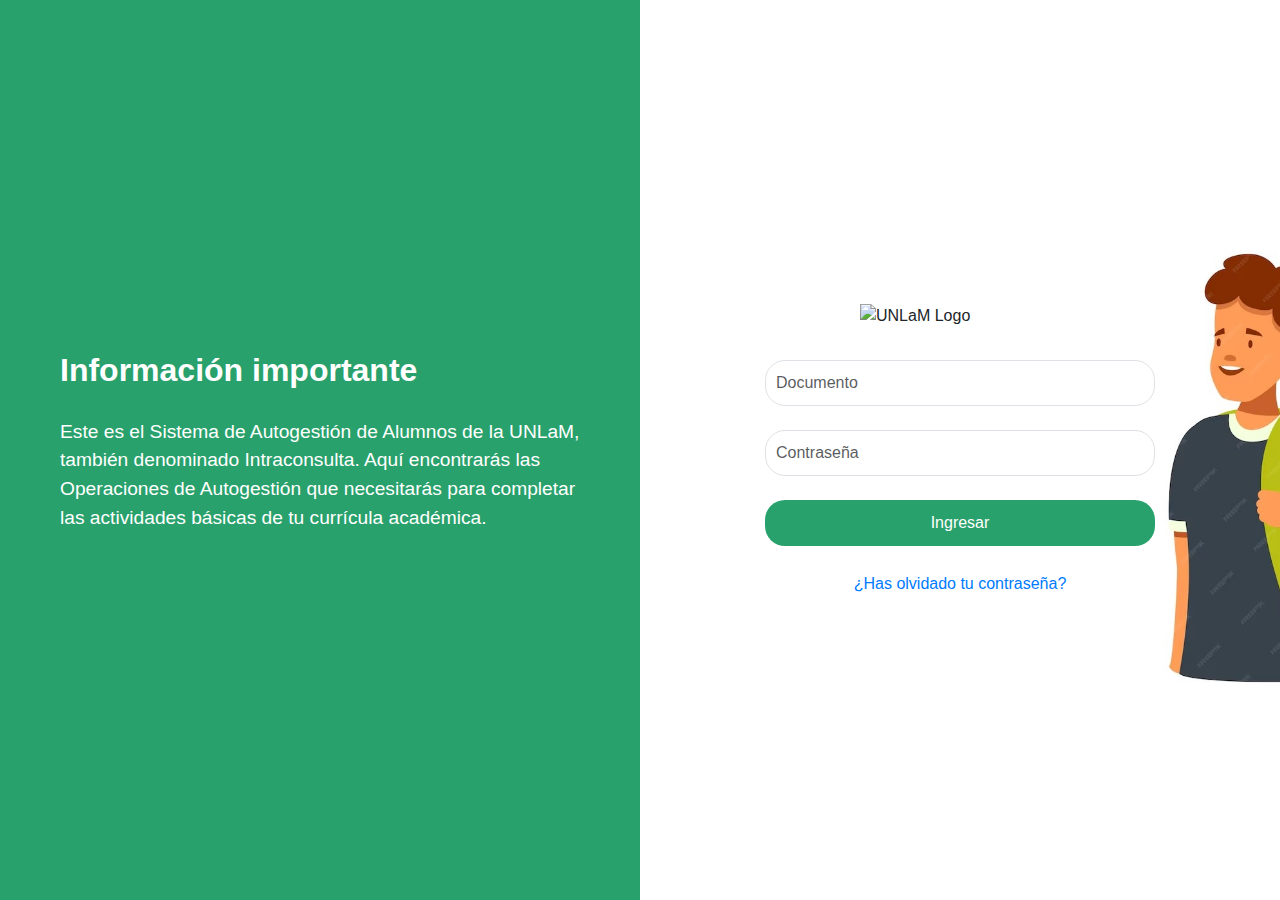
==== index.html @ 5b7dbce4 "d" ====
<!DOCTYPE html>
<html lang="es">
<head>
    <meta charset="UTF-8">
    <meta name="viewport" content="width=device-width, initial-scale=1.0">
    <title>Intranet UNLaM</title>
    <link href="https://cdn.jsdelivr.net/npm/bootstrap@5.3.0/dist/css/bootstrap.min.css" rel="stylesheet">
    <style>
        body, html {
            height: 100%;
            margin: 0;
            font-family: Arial, sans-serif;
        }
        .container-fluid {
            height: 100vh;
            display: flex;
            padding: 0;
        }
        .info-section {
            background-color: #29a16c;
            color: white;
            padding: 60px;
            display: flex;
            flex-direction: column;
            justify-content: center;
            align-items: flex-start;
            width: 50%;
        }
        .info-section h3 {
            font-weight: bold;
            font-size: 2em;
        }
        .info-section p {
            font-size: 1.2em;
            margin-top: 20px;
        }
        .login-section {
            background-image: url('/imagenes/estudiante.jpeg');
            background-repeat: no-repeat;
            background-size: 300px;
            background-position: 400px 230px;
            background-color: white;
            padding: 60px;
            display: flex;
            flex-direction: column;
            justify-content: center;
            align-items: center;
            width: 50%;
        }
        .form-control {
            border-radius: 20px;
            padding: 10px;
        }
        .btn-login {
            background-color: #29a16c;
            color: white;
            border-radius: 20px;
            padding: 10px 0;
        }
        .btn-login:hover {
            background-color: #228a5d;
            transition: 1s;
        }
        .forgot-password {
            color: #007bff;
            text-decoration: none;
        }
        .forgot-password:hover {
            text-decoration: underline;
        }
        .error-message {
            color: red;
            font-size: 0.9em;
            margin-top: 10px;
        }
    </style>
</head>
<body>

<div class="container-fluid">
    <!-- Sección de Información -->
    <div class="info-section">
        <h3>Información importante</h3>
        <p>Este es el Sistema de Autogestión de Alumnos de la UNLaM, también denominado Intraconsulta. Aquí encontrarás las Operaciones de Autogestión que necesitarás para completar las actividades básicas de tu currícula académica.</p>
    </div>

    <!-- Sección de Login -->
    <div class="login-section">
        <img src="https://expoproyecto.unlam.edu.ar/e/images/unlam-dos-lineas.png" alt="UNLaM Logo" class="mb-2" style="width: 200px;">
        
        <form id="loginForm" class="w-75 mt-4">
            <div class="mb-4">
                <input type="text" id="documento" class="form-control" placeholder="Documento" aria-label="Documento">
            </div>
            <div class="mb-4">
                <input type="password" id="contrasenia" class="form-control" placeholder="Contraseña" aria-label="Contraseña">
            </div>
            <button type="submit" class="btn btn-login w-100">Ingresar</button>
            <div id="error-message" class="error-message"></div>
        </form>
        <a href="#" class="forgot-password mt-3">¿Has olvidado tu contraseña?</a>
    </div>
</div>

<script src="https://cdn.jsdelivr.net/npm/bootstrap@5.3.0/dist/js/bootstrap.bundle.min.js"></script>
<script>
    // Array de documentos válidos
    const documentosValidos = ["44671393"];
    const contraseniaValidos = ["123"]; // Añade más documentos según sea necesario

    // Selecciona el formulario y el mensaje de error
    const loginForm = document.getElementById('loginForm');
    const errorMessage = document.getElementById('error-message');

    // Agrega un evento al formulario para la validación
    loginForm.addEventListener('submit', function(event) {
        event.preventDefault(); // Evita el envío del formulario por defecto

        // Obtiene el valor del campo "Documento"
        const documentoIngresado = document.getElementById('documento').value;
        const contraseniaIngresado = document.getElementById('contrasenia').value;

        // Verifica si el documento ingresado está en el array de documentos válidos
        if (documentosValidos[0] == documentoIngresado && contraseniaValidos[0]==contraseniaIngresado) {
            errorMessage.textContent = ''; // Limpia el mensaje de error
            window.location.href = "../tp-visualizaciones/paginas/home.html"; // Redirige al usuario si el documento es válido
        } else {
            // Muestra un mensaje de error si el documento no es válido
            errorMessage.textContent = 'Documento no válido. Por favor, inténtalo de nuevo.';
        }
    });
</script>

</body>
</html>
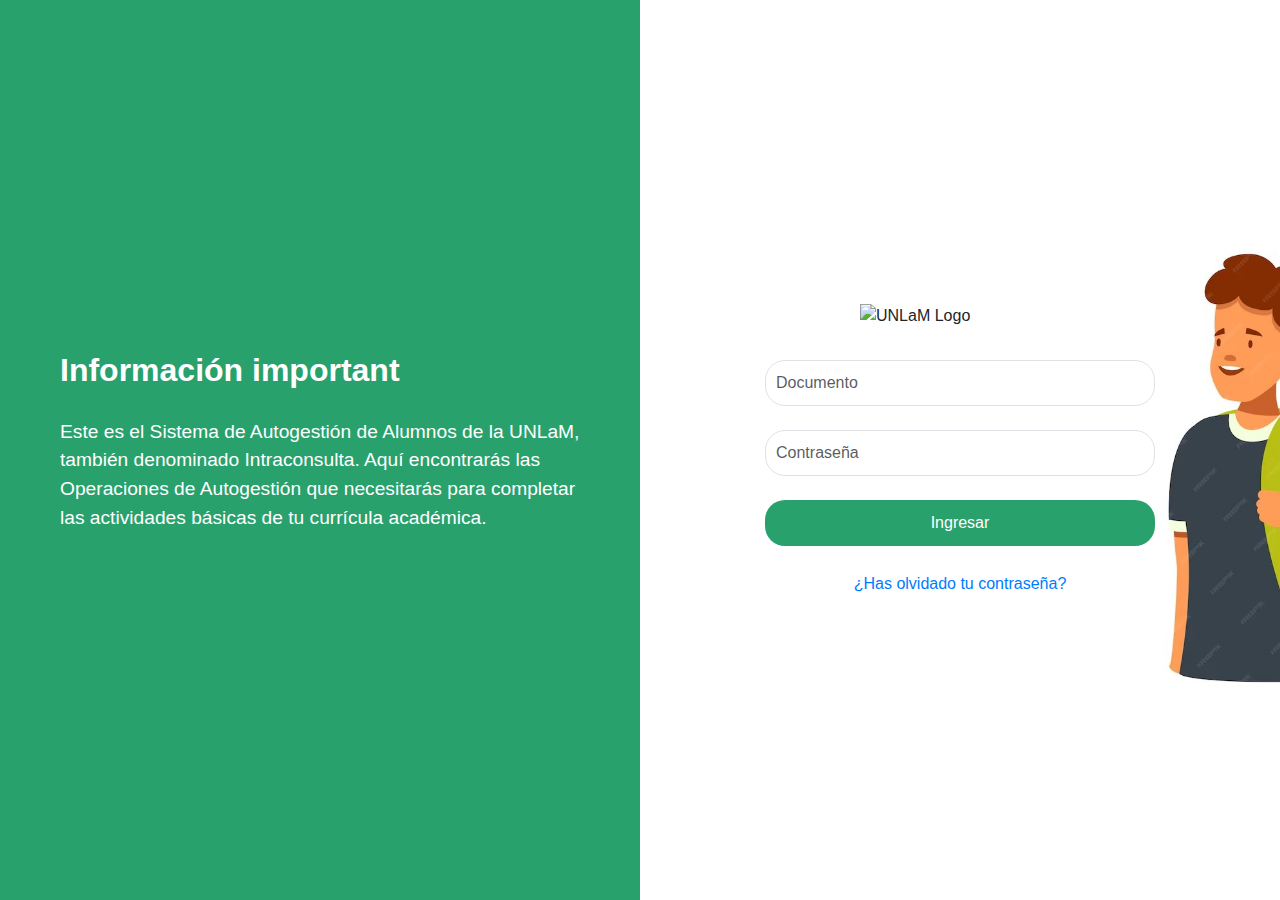
==== commit 6b462f39: "Add files via upload" ====
--- a/index.html
+++ b/index.html
@@ -5,82 +5,14 @@
     <meta name="viewport" content="width=device-width, initial-scale=1.0">
     <title>Intranet UNLaM</title>
     <link href="https://cdn.jsdelivr.net/npm/bootstrap@5.3.0/dist/css/bootstrap.min.css" rel="stylesheet">
-    <style>
-        body, html {
-            height: 100%;
-            margin: 0;
-            font-family: Arial, sans-serif;
-        }
-        .container-fluid {
-            height: 100vh;
-            display: flex;
-            padding: 0;
-        }
-        .info-section {
-            background-color: #29a16c;
-            color: white;
-            padding: 60px;
-            display: flex;
-            flex-direction: column;
-            justify-content: center;
-            align-items: flex-start;
-            width: 50%;
-        }
-        .info-section h3 {
-            font-weight: bold;
-            font-size: 2em;
-        }
-        .info-section p {
-            font-size: 1.2em;
-            margin-top: 20px;
-        }
-        .login-section {
-            background-image: url('/imagenes/estudiante.jpeg');
-            background-repeat: no-repeat;
-            background-size: 300px;
-            background-position: 400px 230px;
-            background-color: white;
-            padding: 60px;
-            display: flex;
-            flex-direction: column;
-            justify-content: center;
-            align-items: center;
-            width: 50%;
-        }
-        .form-control {
-            border-radius: 20px;
-            padding: 10px;
-        }
-        .btn-login {
-            background-color: #29a16c;
-            color: white;
-            border-radius: 20px;
-            padding: 10px 0;
-        }
-        .btn-login:hover {
-            background-color: #228a5d;
-            transition: 1s;
-        }
-        .forgot-password {
-            color: #007bff;
-            text-decoration: none;
-        }
-        .forgot-password:hover {
-            text-decoration: underline;
-        }
-        .error-message {
-            color: red;
-            font-size: 0.9em;
-            margin-top: 10px;
-        }
-    </style>
+    <link rel="stylesheet" href="./css/logins.css">
 </head>
 <body>
 
 <div class="container-fluid">
     <!-- Sección de Información -->
     <div class="info-section">
-        <h3>Información importante</h3>
+        <h3>Información important</h3>
         <p>Este es el Sistema de Autogestión de Alumnos de la UNLaM, también denominado Intraconsulta. Aquí encontrarás las Operaciones de Autogestión que necesitarás para completar las actividades básicas de tu currícula académica.</p>
     </div>
 
@@ -99,6 +31,11 @@
             <div id="error-message" class="error-message"></div>
         </form>
         <a href="#" class="forgot-password mt-3">¿Has olvidado tu contraseña?</a>
+    </div>
+
+    <div class="info-section-res">
+        <h3>Información importante</h3>
+        <p>Este es el Sistema de Autogestión de Alumnos de la UNLaM, también denominado Intraconsulta. Aquí encontrarás las Operaciones de Autogestión que necesitarás para completar las actividades básicas de tu currícula académica.</p>
     </div>
 </div>
 
@@ -123,7 +60,7 @@
         // Verifica si el documento ingresado está en el array de documentos válidos
         if (documentosValidos[0] == documentoIngresado && contraseniaValidos[0]==contraseniaIngresado) {
             errorMessage.textContent = ''; // Limpia el mensaje de error
-            window.location.href = "../tp-visualizaciones/paginas/home.html"; // Redirige al usuario si el documento es válido
+            window.location.href = "./paginas/home.html"; // Redirige al usuario si el documento es válido
         } else {
             // Muestra un mensaje de error si el documento no es válido
             errorMessage.textContent = 'Documento no válido. Por favor, inténtalo de nuevo.';
--- a/css/logins.css
+++ b/css/logins.css
@@ -0,0 +1,98 @@
+body, html {
+    height: 100%;
+    margin: 0;
+    font-family: Arial, sans-serif;
+}
+.container-fluid {
+    height: 100vh;
+    display: flex;
+    padding: 0;
+}
+.info-section {
+    background-color: #29a16c;
+    color: white;
+    padding: 60px;
+    display: flex;
+    flex-direction: column;
+    justify-content: center;
+    align-items: flex-start;
+    width: 50%;
+}
+.info-section h3 {
+    font-weight: bold;
+    font-size: 2em;
+}
+.info-section p {
+    font-size: 1.2em;
+    margin-top: 20px;
+}
+.login-section {
+    background-image: url('/imagenes/estudiante.jpeg');
+    background-repeat: no-repeat;
+    background-size: 300px;
+    background-position: 400px 230px;
+    background-color: white;
+    padding: 60px;
+    display: flex;
+    flex-direction: column;
+    justify-content: center;
+    align-items: center;
+    width: 50%;
+}
+.form-control {
+    border-radius: 20px;
+    padding: 10px;
+}
+.btn-login {
+    background-color: #29a16c;
+    color: white;
+    border-radius: 20px;
+    padding: 10px 0;
+}
+.btn-login:hover {
+    background-color: #228a5d;
+    transition: 1s;
+}
+.forgot-password {
+    color: #007bff;
+    text-decoration: none;
+}
+.forgot-password:hover {
+    text-decoration: underline;
+}
+.error-message {
+    color: red;
+    font-size: 0.9em;
+    margin-top: 10px;
+}
+.info-section-res{
+    display: none;
+}
+
+@media (max-width: 600px) {
+    .container-fluid{
+        display: flex;
+        flex-direction: column;
+    }
+    .info-section {
+       display: none;
+    }
+    .login-section{
+        width: 100% !important;
+        padding: 30px;
+    }
+    .form-control{
+        width: 100%;
+    }
+    .info-section-res{
+        background-color: #29a16c;
+    color: white;
+    padding: 60px;
+    display: flex;
+    flex-direction: column;
+    justify-content: center;
+    align-items: flex-start;
+    width: 100%;
+    }
+
+}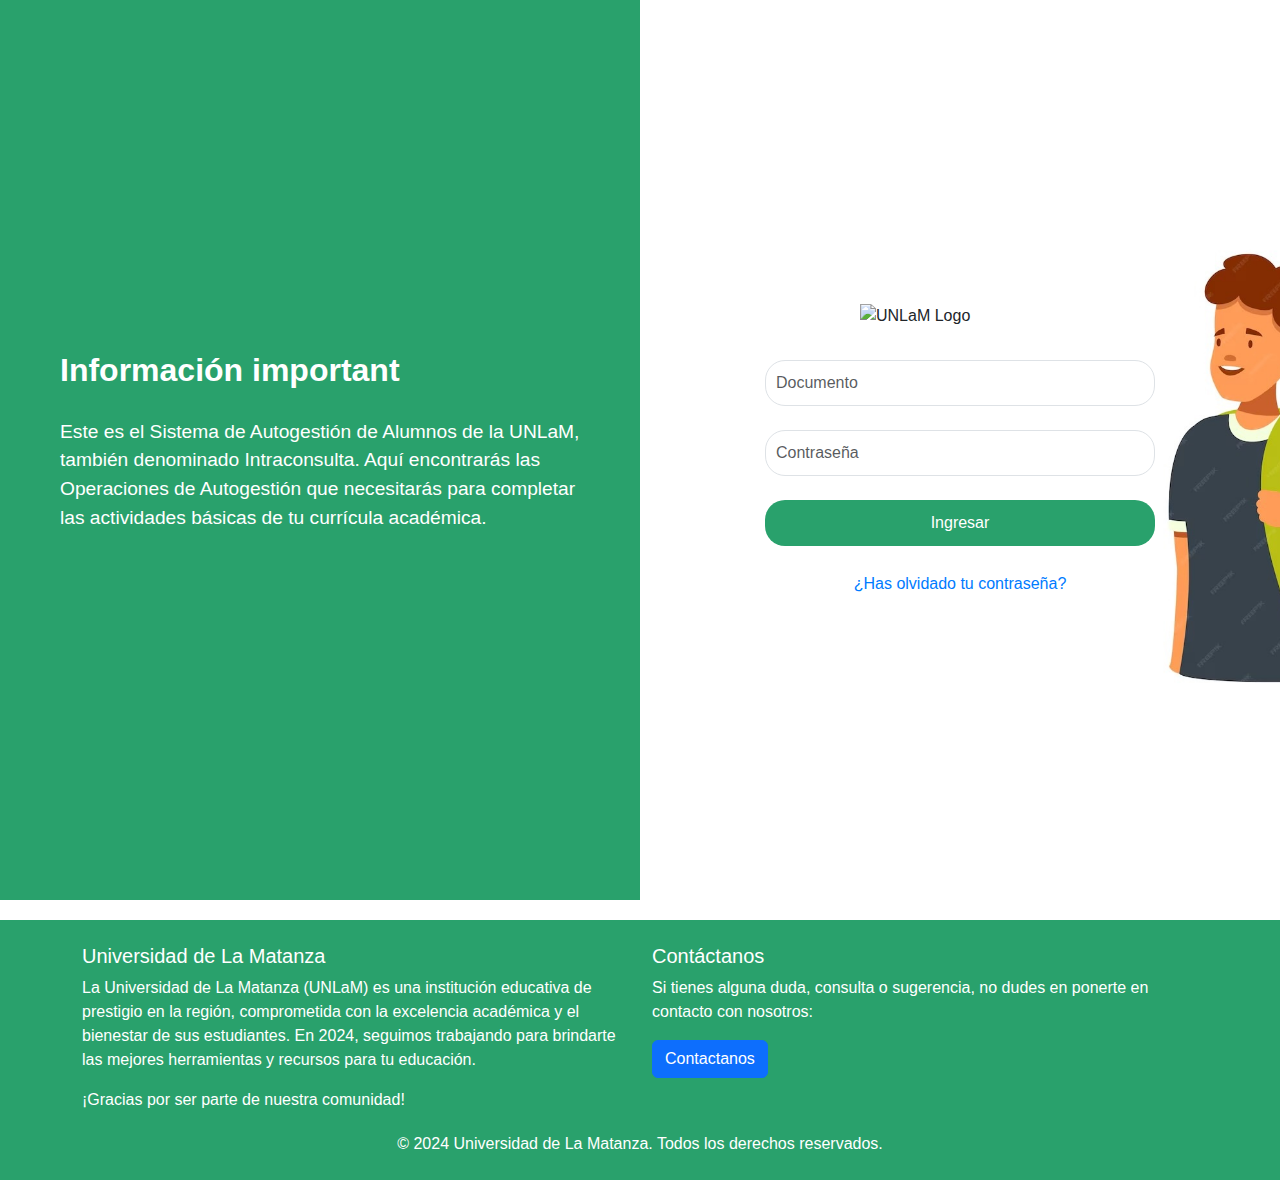
==== commit 9b36891d: "Add files via upload" ====
--- a/index.html
+++ b/index.html
@@ -6,6 +6,7 @@
     <title>Intranet UNLaM</title>
     <link href="https://cdn.jsdelivr.net/npm/bootstrap@5.3.0/dist/css/bootstrap.min.css" rel="stylesheet">
     <link rel="stylesheet" href="./css/logins.css">
+    <link rel="stylesheet" href="./css/style.css">
 </head>
 <body>
 
@@ -38,7 +39,32 @@
         <p>Este es el Sistema de Autogestión de Alumnos de la UNLaM, también denominado Intraconsulta. Aquí encontrarás las Operaciones de Autogestión que necesitarás para completar las actividades básicas de tu currícula académica.</p>
     </div>
 </div>
+<footer class="footer  py-4">
+    <div class="container">
+      <div class="row">
+        <!-- Columna de Información -->
+        <div class="col-md-6 footer-unlam">
+          <h5>Universidad de La Matanza</h5>
+          <p class="mb-3">La Universidad de La Matanza (UNLaM) es una institución educativa de prestigio en la región, comprometida con la excelencia académica y el bienestar de sus estudiantes. En 2024, seguimos trabajando para brindarte las mejores herramientas y recursos para tu educación.</p>
+          <p>¡Gracias por ser parte de nuestra comunidad!</p>
+        </div>
+  
+        <!-- Columna de Contacto y Comentarios -->
+        <div class="col-md-6">
+          <h5>Contáctanos</h5>
+          <p class="mb-3">Si tienes alguna duda, consulta o sugerencia, no dudes en ponerte en contacto con nosotros:</p>
+          <button class="btn btn-primary mb-2" onclick="window.location.href='mailto:contacto@unlam.edu.ar'">Contactanos</button>
 
+        </div>
+      </div>
+  
+      <!-- Derechos de autor -->
+     
+    </div>
+    <div class="text-center mt-1">
+        <p class="mb-0">© 2024 Universidad de La Matanza. Todos los derechos reservados.</p>
+      </div>
+  </footer>
 <script src="https://cdn.jsdelivr.net/npm/bootstrap@5.3.0/dist/js/bootstrap.bundle.min.js"></script>
 <script>
     // Array de documentos válidos
--- a/css/style.css
+++ b/css/style.css
@@ -0,0 +1,582 @@
+header{
+    background-color: #29a16c;
+}
+
+body{
+    margin: 0;
+    padding: 0;
+}
+
+footer{
+    margin-top: 20px;
+    background-color: #29a16c;
+    color: white;
+    height: auto;
+}
+
+  .footer-left p {
+    margin: 0;
+    font-size: 16px;
+  }
+
+  .footer-buttons .btn {
+    font-size: 16px;
+    padding: 10px 20px;
+  }
+
+  .footer-buttons .btn-primary {
+    background-color: #007bff;
+    border-color: #007bff;
+  }
+
+  .footer-buttons .btn-primary:hover {
+    background-color: #0056b3;
+    border-color: #0056b3;
+  }
+
+  .footer-buttons .btn-secondary {
+    background-color: #6c757d;
+    border-color: #6c757d;
+  }
+
+  .footer-buttons .btn-secondary:hover {
+    background-color: #5a6268;
+    border-color: #5a6268;
+  }
+
+  .footer .container {
+    display: flex;
+    justify-content: space-between;
+    align-items: center;
+  }
+
+.calendar-table td {
+    text-align: center;
+    vertical-align: middle;
+    padding: 10px;
+    height: 5px;
+}
+.calendar-table .header {
+    background-color: #f8f9fa;
+    font-weight: bold;
+}
+.calendar-table .today {
+    background-color: #e9ecef;
+    font-weight: bold;
+}
+.calendar-container {
+    margin-top: 76px;
+    margin-left: 70px;
+    width: auto;
+    height: auto;
+    border-style: solid;
+    border-radius: 20px;
+    border: 1px solid #ddd;
+    padding: 20px;            
+}
+.calendar-header {
+    display: flex;
+    justify-content: space-between;
+    align-items: center;
+    margin-bottom: 10px;
+}
+.contenedorPadre {
+display: grid;
+grid-template-columns: 1fr 1fr;
+gap: 40px;
+}
+
+.custom-card {
+width: 200px;
+height: 200px;
+border: 1px solid #ddd;
+border-radius: 8px;
+overflow: hidden;
+}
+.custom-card img {
+padding-top: 20px;
+display: block;
+margin: 0 auto;
+width: 80px; /* Ajusta el tamaño según sea necesario */
+height: auto;
+}
+.custom-card a {
+display: block;
+height: 100%;
+text-decoration: none;
+color: inherit;
+}
+#prevMonth, #nextMonth {
+background-color: #29a16c; /* Verde */
+color: #ffffff; /* Blanco */
+border: none; /* Sin borde */
+padding: 10px 20px;
+border-radius: 5px;
+font-size: 16px;
+cursor: pointer;
+}
+
+#prevMonth:hover,
+#nextMonth:hover {
+background-color: #218838; /* Verde más oscuro al pasar el cursor */
+}
+
+#prevMonthh, #nextMonthh {
+    background-color: #29a16c; /* Verde */
+    color: #ffffff; /* Blanco */
+    border: none; /* Sin borde */
+    padding: 10px 20px;
+    border-radius: 5px;
+    font-size: 16px;
+    cursor: pointer;
+    }
+    
+    #prevMonthh:hover,
+    #nextMonthh:hover {
+    background-color: #218838; /* Verde más oscuro al pasar el cursor */
+    }
+
+.buttonIncri{
+    color: rgb(0, 0, 0);
+    background-color: #fefefe;
+    box-shadow: 1px 3px 6px 1px rgba(179, 175, 175, 0.717);
+}
+.buttonIncri:hover{
+    color: rgb(255, 255, 255);
+    background-color: #218838;
+}
+.buttonIncri1:hover{
+     color: rgb(255, 255, 255);
+    background-color: #218838;
+}
+
+.selected {
+    background-color: #218838;
+    color: #fff;
+}
+
+.info{
+    margin-bottom: 30px;
+}
+.lista{
+    padding: 20px;
+}
+.horario{
+    padding: 13px;
+    box-shadow: 0px 2px 3px 0px rgba(75, 75, 75, 0.514);
+}
+.next{
+    color: white;
+    background-color: #218838;
+}
+.next:hover{
+    color: white;
+    background-color: #3c914f;
+}
+.table-color{
+    background-color: #3c914f !important;
+}
+
+.horario > .buttonIncri{
+    margin-bottom: 10px;
+}
+footer, header{
+    background-color: #29a16c;
+    
+}
+
+.calendar-table td {
+    text-align: center;
+    vertical-align: middle;
+    padding: 10px;
+    height: 5px;
+}
+.calendar-table .header {
+    background-color: #f8f9fa;
+    font-weight: bold;
+}
+.calendar-table .today {
+    background-color: #e9ecef;
+    font-weight: bold;
+}
+.calendar-container {
+    margin-top: 76px;
+    margin-left: 70px;
+    width: auto;
+    height: auto;
+    border-style: solid;
+    border-radius: 20px;
+    border: 1px solid #ddd;
+    padding: 20px;            
+}
+.calendar-header {
+    display: flex;
+    justify-content: space-between;
+    align-items: center;
+    margin-bottom: 10px;
+}
+.contenedorPadre {
+display: grid;
+grid-template-columns: 1fr 1fr;
+gap: 40px;
+}
+
+.custom-card {
+width: 200px;
+height: 188px;
+border: 1px solid #ddd;
+border-radius: 8px;
+overflow: hidden;
+}
+.custom-card img {
+padding-top: 20px;
+display: block;
+margin: 0 auto;
+width: 80px; 
+height: auto;
+}
+.custom-card a {
+display: block;
+height: 100%;
+text-decoration: none;
+color: inherit;
+}
+#prevMonth, #nextMonth {
+background-color: #29a16c; 
+color: #ffffff; 
+border: none; 
+padding: 10px 20px;
+border-radius: 5px;
+font-size: 16px;
+cursor: pointer;
+}
+
+#prevMonth:hover,
+#nextMonth:hover {
+background-color: #218838; 
+}
+.navbar-custom {
+padding: 15px;
+background-color: #e8e7e7;
+}
+
+
+.nav-button {
+color: #ffffff;
+background-color: #3c914f;
+border-radius: 10px;
+padding: 5px 15px;
+margin: 0 5px;
+text-decoration: none;
+border: none;
+}
+
+.nav-button:hover {
+background-color: #4bb262;
+color: #ffffff;
+}
+
+.navbar-nav .dropdown-toggle.show {
+color: #ffffff !important; 
+}
+
+.dropdown-menu-custom {
+background-color: #343a40;
+border-radius: 10px;
+}
+
+
+.dropdown-item-custom {
+color: #ffffff;
+}
+
+.dropdown-item-custom:hover {
+background-color: #444d56;
+color: #ffffff;
+}
+
+
+.navbar-nav {
+align-items: center;
+}
+.dropdown-menu-custom {
+max-height: 300px; 
+overflow-y: auto; 
+background-color: #343a40;
+border-radius: 10px;
+}
+.modal-dialog {
+max-width: 70%; 
+}
+
+.modal-body img {
+width: 100%; 
+height: auto;
+}
+.today {
+    background-color: #ffeb3b; /* Color para el día actual */
+}
+.holiday {
+    background-color: #f28b82; /* Color para los días feriados */
+}
+
+.gap-4{
+    gap: 4.5rem !important;
+}
+.calend{
+    display: none;
+}
+
+.modal-dialog {
+    max-width: 90%; 
+    margin: 30px auto; 
+    display: flex;
+    justify-content: center;
+    
+}
+
+
+.modal-backdrop {
+    width: 100%;
+    height: 200vh;
+    background-color: rgba(0, 0, 0, 0.75); 
+}
+
+/* Centrar el calendario dentro del modal */
+.calendario {
+    width: 100%;
+    max-width: 100%; /* Asegura que el calendario ocupe todo el espacio disponible */
+    overflow-x: auto; /* Habilitar desplazamiento horizontal si el calendario es muy grande */
+    margin: 0 auto;  /* Centrar el calendario */
+    display: block;
+}
+
+/* Estilo para la tabla del calendario */
+.table-calendar {
+    width: 100%;
+    font-size: 12px; /* Reducir el tamaño de la fuente */
+}
+
+.table-calendar,
+.table-calendar td {
+    padding: 8px;  /* Reducir el padding */
+    text-align: center;  /* Centrar el texto */
+}
+.drop{
+    display: none;
+}
+.unlam{
+    width: 8%;
+    border-radius: 100%;
+}
+
+.title{
+    color: white;
+}
+@media (max-width: 600px) {
+    .ms-5{
+        margin-left: -9px !important;
+    }
+    .profile{
+        display: none;
+    }
+    .unlam{
+        width: 12% !important;
+    }
+    .naveg{
+        display: none;
+    }
+    .drop{
+        display: block;
+    }
+    .title{
+        font-size: 1em;
+        margin-left: -8px;
+        
+    }
+    .cuenta{
+        font-size: 0.9em;
+        font-weight: 600;
+    }
+
+
+    .filtro{
+        font-size: 1em;
+    }
+    .form-select{
+        font-size: 0.9em;
+    }
+
+    .table-responsive{
+        font-size: 0.9em;
+    }
+
+    .historia{
+        padding: 18px;
+    }
+
+    .calendar-container {
+        display: block;
+    }
+    .card-title{
+        font-size: 17px;
+    }
+    .calend{
+        display: block;
+    }
+    .calendar-table td {
+        font-size: 10px; /* Reducir el tamaño de la fuente en pantallas pequeñas */
+        padding: 5px;    /* Reducir el padding */
+    }
+
+    .calendar-header h4 {
+        font-size: 14px; /* Ajustar el tamaño de la fuente de la cabecera */
+    }
+    .footer-unlam{
+        display: none;
+    }
+
+    /* Mostrar el botón para ver el calendario */
+    #toggleCalendar {
+        display: block;
+        margin: 20px auto;
+        text-align: center;
+    }
+    .calendar-section {
+        display: none;
+    }
+
+    .tramites-section{
+        width: 100%;
+    }
+    .contenedorPadre{
+        padding: 40px;
+        display: flex;
+    }
+
+    .tramites-container {
+        display: flex;
+        flex-wrap: wrap;
+        gap: 20px;
+        justify-content: center;
+    }
+    .text{
+        padding: 0 !important;
+        margin-bottom: 10px !important;
+    }
+    
+    .custom-card {
+        flex: 1 1 200px; /* Ancho mínimo de 200px, se adapta automáticamente */
+        max-width: 300px;
+    }
+    .dropdown-menu {
+        width: 100%;
+       
+    }
+
+    /* Ajustamos el tamaño de los ítems del menú */
+    .dropdown-item {
+        padding: 10px;
+        font-size: 12px;
+    }
+
+    .dropdown-toggle::after {
+        display: none; /* Opcional: elimina el ícono de la flecha */
+    }
+.content{
+    display: flex;
+    justify-content: flex-start;
+    padding: 0 !important;
+}
+    .items{
+        width: 100%;
+        display: flex;
+        justify-content: flex-start;
+        flex-direction: row;
+        flex-wrap: wrap;
+        margin-bottom: 10px;
+       
+    }
+
+    
+.nav-button{
+    font-size: 0.8em;
+}
+.tramites-container {
+    gap: 100px;
+}
+
+.custom-card {
+    width: 100px;
+}
+
+.d-flex {
+    display: flex;
+}
+
+.gap-4 {
+   gap: 2.5rem !important;
+}
+
+#tooltip{
+    display: none;
+}
+
+
+
+.mapa{
+    display: flex;
+    justify-content: center;
+    align-items: center;
+    margin-top: 80px;
+    width: 90% !important;
+}
+
+.modal-content{
+    max-width: 99% !important;
+}
+.mapa-img{
+    height: 70vh !important;
+    max-width: 100% !important;
+}
+
+.modal-body{
+    padding: 0 !important;
+}
+
+.custom-tooltip{
+    display: flex;
+    margin-left: -130px !important;
+    width: 40% !important;
+   
+}
+
+.event-legend{
+    gap: 11px !important;
+    font-size: 13px;
+}
+
+.event-circle{
+    width: 12px !important;
+    height: 12px !important;
+}
+.ayuda{
+    padding: 20px !important;
+}
+footer{
+    font-size: 0.8em;
+}
+
+
+
+.mapa{
+    width: 70%;
+}
+
+}
+/* Mostrar el calendario y ocultar trámites en pantallas mayores a 600px */
+@media (min-width: 601px) {
+    .tramites-section {
+        display: block;
+    }
+}
